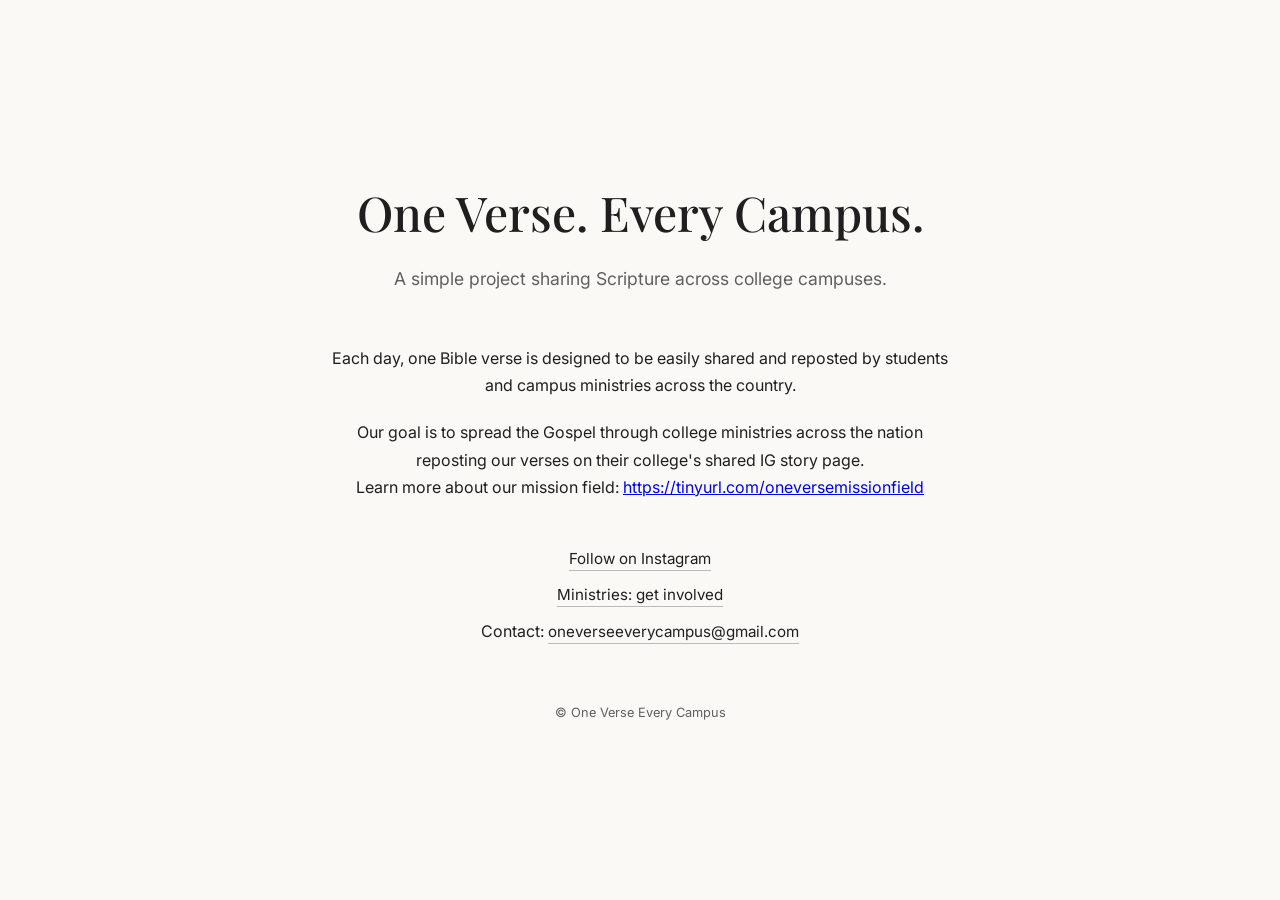
==== index.html @ 1a98d9cb "Added mission field link" ====
<!DOCTYPE html>
<html lang="en">
<head>
  <meta charset="UTF-8" />
  <meta name="viewport" content="width=device-width, initial-scale=1.0" />
  <title>One Verse Every Campus</title>

  <link rel="preconnect" href="https://fonts.googleapis.com">
  <link rel="preconnect" href="https://fonts.gstatic.com" crossorigin>
  <link href="https://fonts.googleapis.com/css2?family=Playfair+Display:wght@400;500&family=Inter:wght@300;400;500&display=swap" rel="stylesheet">

  <link rel="stylesheet" href="styles.css">
</head>
<body>
  <main class="container">
    <h1>One Verse. Every Campus.</h1>

    <div class="tagline">
      A simple project sharing Scripture across college campuses.
    </div>

    <section class="body-text">
      <p>
        Each day, one Bible verse is designed to be easily shared and reposted
        by students and campus ministries across the country.
      </p>
      <p>
        Our goal is to spread the Gospel through college ministries across the nation
        <br />
        reposting our verses on their college's shared IG story page.
        <br />
        Learn more about our mission field: <a href="https://tinyurl.com/oneversemissionfield" target="_blank">https://tinyurl.com/oneversemissionfield</a>
      </p>
    </section>

    <div class="cta">
      <a href="https://instagram.com/oneverseeverycampus" target="_blank">Follow on Instagram</a>
      <a href="https://ig.me/m/oneverseeverycampus" target="_blank">Ministries: get involved</a>
      <p>Contact: <a href="mailto:oneverseeverycampus@gmail.com">oneverseeverycampus@gmail.com</a></p>
    </div>

    <footer>
      © One Verse Every Campus
    </footer>
  </main>
</body>
</html>
---- styles.css ----
:root {
    --bg: #FAF9F6;
    --text-main: #1f1f1f;
    --text-muted: #5f5f5f;
}

* {
    box-sizing: border-box;
    margin: 0;
    padding: 0;
}

body {
    font-family: Inter, system-ui, -apple-system, BlinkMacSystemFont, "Segoe UI", sans-serif;
    background-color: var(--bg);
    color: var(--text-main);
    min-height: 100vh;
    display: flex;
    align-items: center;
    justify-content: center;
}

.container {
    max-width: 680px;
    padding: 64px 24px;
    text-align: center;
}

h1 {
    font-family: "Playfair Display", serif;
    font-size: clamp(2.2rem, 5vw, 3rem);
    font-weight: 500;
    margin-bottom: 24px;
}

.tagline {
    font-size: 1.1rem;
    color: var(--text-muted);
    margin-bottom: 56px;
}

.body-text {
    font-size: 1rem;
    line-height: 1.7;
    color: var(--text-main);
    margin-bottom: 48px;
}

.body-text p {
    margin-bottom: 20px;
}

.cta {
    display: flex;
    flex-direction: column;
    gap: 14px;
    align-items: center;
}

.cta a {
    text-decoration: none;
    color: var(--text-main);
    font-size: 0.95rem;
    border-bottom: 1px solid rgba(0, 0, 0, 0.25);
    padding-bottom: 2px;
    transition: opacity 0.2s ease;
}

.cta a:hover {
    opacity: 0.65;
}

footer {
    margin-top: 64px;
    font-size: 0.8rem;
    color: var(--text-muted);
}

@media (max-width: 480px) {
    .container {
    padding: 48px 20px;
    }

    .tagline {
    margin-bottom: 40px;
    }

    .body-text {
    margin-bottom: 40px;
    }
}
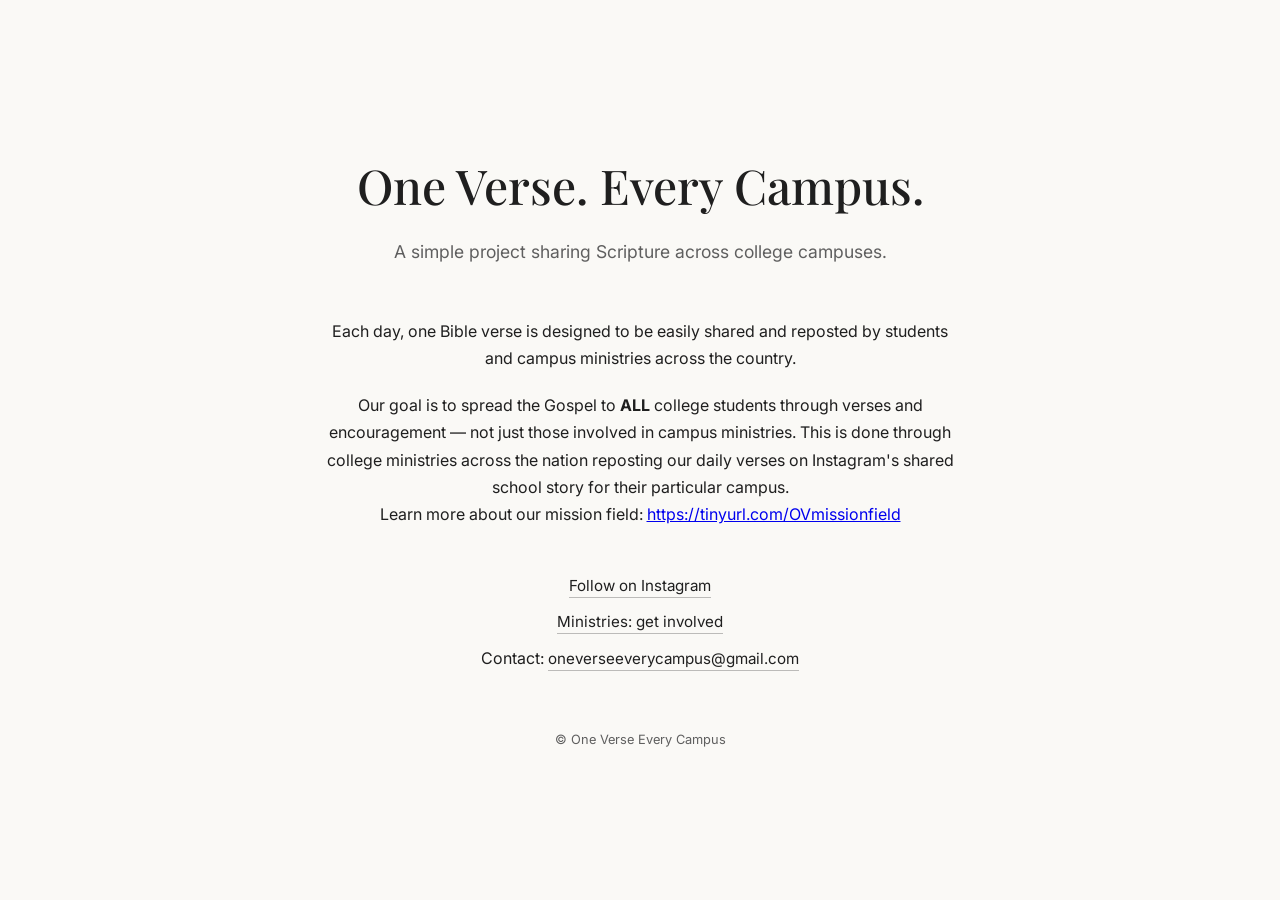
==== commit 77d415ac: "updated link" ====
--- a/index.html
+++ b/index.html
@@ -25,11 +25,12 @@
         by students and campus ministries across the country.
       </p>
       <p>
-        Our goal is to spread the Gospel through college ministries across the nation
+        Our goal is to spread the Gospel to <strong>ALL</strong> college students 
+        through verses and encouragement — not just those involved in campus ministries.
+
+        This is done through college ministries across the nation reposting our daily verses on Instagram's shared school story for their particular campus.
         <br />
-        reposting our verses on their college's shared IG story page.
-        <br />
-        Learn more about our mission field: <a href="https://tinyurl.com/oneversemissionfield" target="_blank">https://tinyurl.com/oneversemissionfield</a>
+        Learn more about our mission field: <a href="https://tinyurl.com/OVmissionfield" target="_blank">https://tinyurl.com/OVmissionfield</a>
       </p>
     </section>
 
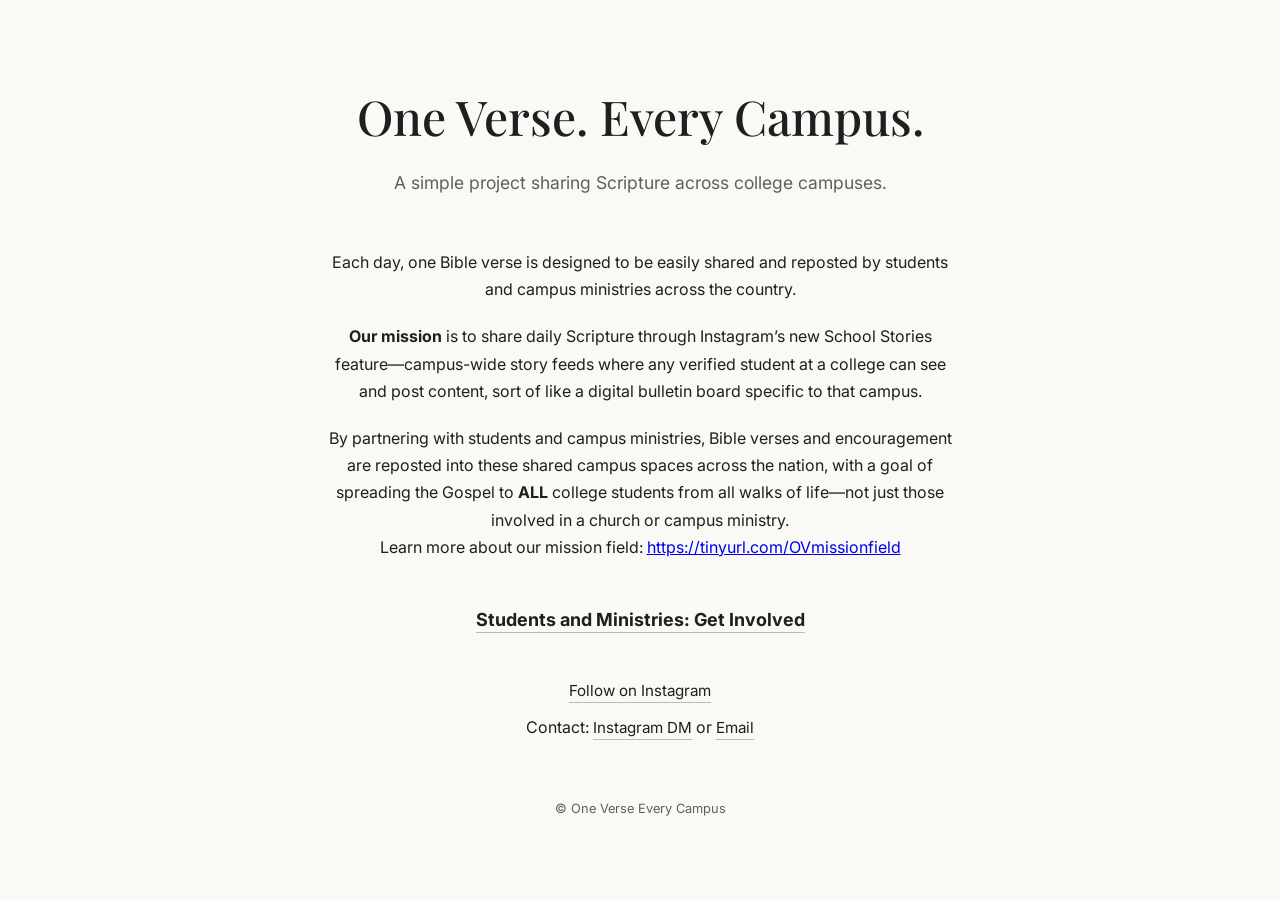
==== commit bcc813f8: "Added involvement link, updated paragraphs" ====
--- a/index.html
+++ b/index.html
@@ -13,7 +13,7 @@
 </head>
 <body>
   <main class="container">
-    <h1>One Verse. Every Campus.</h1>
+    <h1><a href="/">One Verse. Every Campus.</a></h1>
 
     <div class="tagline">
       A simple project sharing Scripture across college campuses.
@@ -25,19 +25,24 @@
         by students and campus ministries across the country.
       </p>
       <p>
-        Our goal is to spread the Gospel to <strong>ALL</strong> college students 
-        through verses and encouragement — not just those involved in campus ministries.
-
-        This is done through college ministries across the nation reposting our daily verses on Instagram's shared school story for their particular campus.
-        <br />
-        Learn more about our mission field: <a href="https://tinyurl.com/OVmissionfield" target="_blank">https://tinyurl.com/OVmissionfield</a>
+        <b>Our mission</b> is to share daily Scripture 
+        through Instagram&rsquo;s new School Stories feature—campus-wide story feeds where any verified student 
+        at a college can see and post content, sort of like a digital bulletin board specific to that campus. 
+      </p>
+      <p>
+        By partnering with students and campus ministries, 
+        Bible verses and encouragement are reposted into these shared campus spaces across the nation, with a goal of 
+        spreading the Gospel to <strong>ALL</strong> college students from all walks of life—not just those involved in a church or campus ministry.
+        <br>
+        Learn more about our mission field: <a href="https://tinyurl.com/OVmissionfield" target="_blank" rel="noopener noreferrer">https://tinyurl.com/OVmissionfield</a>
       </p>
     </section>
 
     <div class="cta">
-      <a href="https://instagram.com/oneverseeverycampus" target="_blank">Follow on Instagram</a>
-      <a href="https://ig.me/m/oneverseeverycampus" target="_blank">Ministries: get involved</a>
-      <p>Contact: <a href="mailto:oneverseeverycampus@gmail.com">oneverseeverycampus@gmail.com</a></p>
+      <a style="font-size: large; font-weight: bold;" href="/get-involved.html">Students and Ministries: Get Involved</a>
+      <br>
+      <a href="https://instagram.com/oneverseeverycampus" target="_blank" rel="noopener noreferrer">Follow on Instagram</a>
+      <p>Contact: <a href="https://ig.me/m/oneverseeverycampus" target="_blank" rel="noopener noreferrer">Instagram DM</a> or <a href="mailto:oneverseeverycampus@gmail.com">Email</a></p>
     </div>
 
     <footer>
--- a/styles.css
+++ b/styles.css
@@ -20,6 +20,10 @@
     justify-content: center;
 }
 
+section {
+    margin-bottom: 80px;
+}
+
 .container {
     max-width: 680px;
     padding: 64px 24px;
@@ -31,6 +35,18 @@
     font-size: clamp(2.2rem, 5vw, 3rem);
     font-weight: 500;
     margin-bottom: 24px;
+}
+
+h1 a {
+  text-decoration: none;
+  color: inherit;
+  font: inherit;
+}
+
+h1 a:hover,
+h1 a:focus {
+  text-decoration: none;
+  color: inherit;
 }
 
 .tagline {
@@ -88,4 +104,76 @@
     .body-text {
     margin-bottom: 40px;
     }
-}+}
+
+/* ==========================
+    How to Get Involved Page
+   ========================== */
+.intro {
+    text-align: center;
+    font-size: 1.05rem;
+    color: var(--text-muted);
+    margin-bottom: 30px;
+}
+
+h2 {
+    font-family: "Playfair Display", serif;
+    font-size: 1.8rem;
+    font-weight: 500;
+    margin-bottom: 24px;
+    text-align: center;
+}
+
+h3 {
+    font-family: "Playfair Display", serif;
+    font-size: 1.4rem;
+    font-weight: 500;
+    margin-bottom: 20px;
+    text-align: center;
+    text-decoration: underline;
+}
+
+img {
+    max-width: 50%;
+    height: auto;
+}
+
+.section-text {
+    font-size: 1rem;
+    line-height: 1.7;
+    text-align: center;
+    max-width: 620px;
+    margin: 0 auto 48px;
+}
+
+.steps {
+    display: flex;
+    flex-direction: column;
+    gap: 48px;
+    max-width: 620px;
+    margin: 0 auto;
+}
+
+.step {
+    display: flex;
+    flex-direction: column;
+    gap: 16px;
+}
+
+.step-number {
+    font-size: 0.85rem;
+    text-transform: uppercase;
+    letter-spacing: 0.08em;
+    color: var(--text-muted);
+}
+
+.step-text {
+    font-size: 1rem;
+    line-height: 1.6;
+}
+
+.step-img {
+    display: flex;
+    align-items: center;
+    justify-content: center;
+}
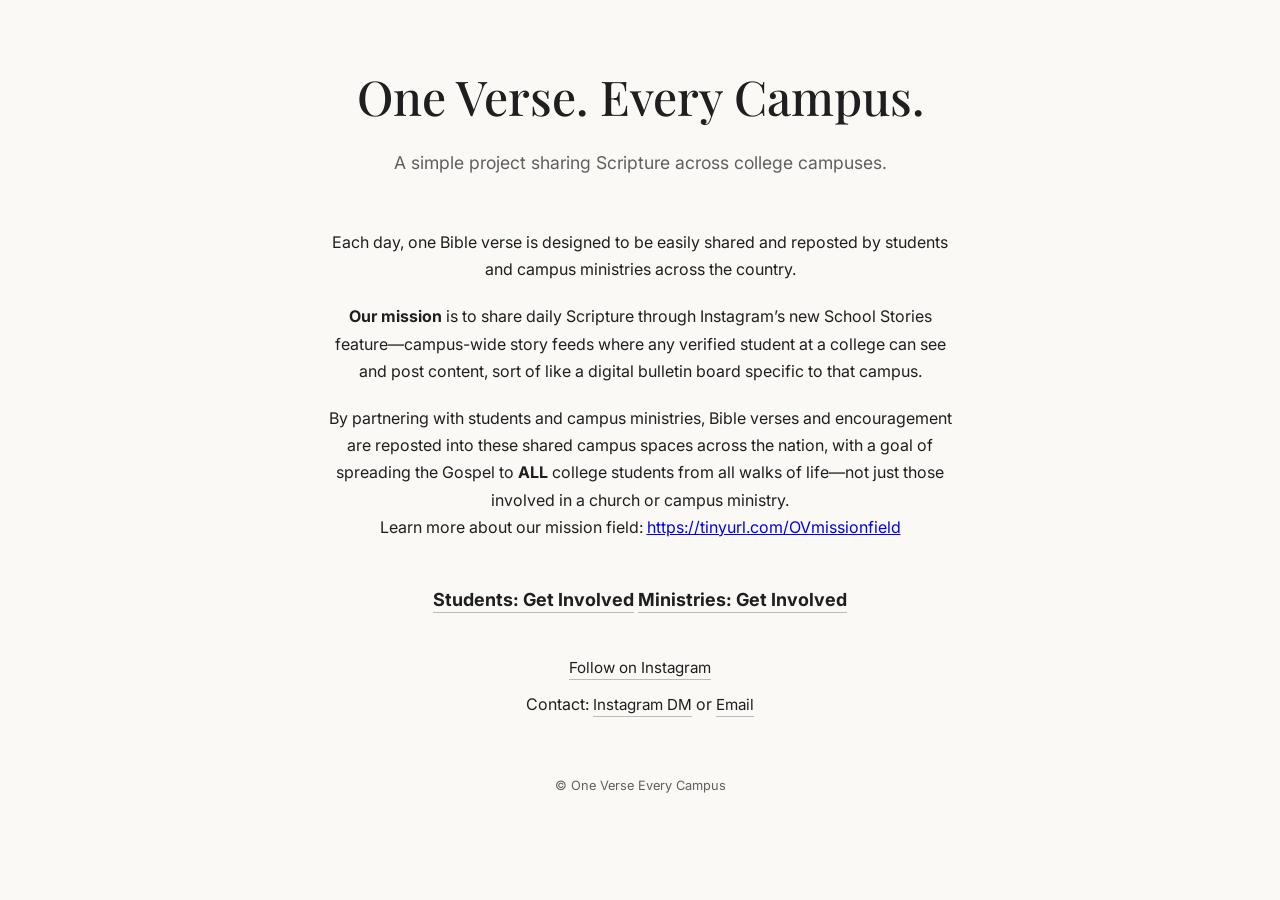
==== commit 29def8fb: "Refactor structure" ====
--- a/index.html
+++ b/index.html
@@ -9,7 +9,8 @@
   <link rel="preconnect" href="https://fonts.gstatic.com" crossorigin>
   <link href="https://fonts.googleapis.com/css2?family=Playfair+Display:wght@400;500&family=Inter:wght@300;400;500&display=swap" rel="stylesheet">
 
-  <link rel="stylesheet" href="styles.css">
+  <link rel="stylesheet" href="styles/general.css">
+  <link rel="stylesheet" href="styles/index.css">
 </head>
 <body>
   <main class="container">
@@ -39,7 +40,10 @@
     </section>
 
     <div class="cta">
-      <a style="font-size: large; font-weight: bold;" href="/get-involved.html">Students and Ministries: Get Involved</a>
+      <div>
+        <a style="font-size: large; font-weight: bold;" href="/get-involved-students.html">Students: Get Involved</a>
+        <a style="font-size: large; font-weight: bold;" href="/get-involved-ministries.html">Ministries: Get Involved</a>
+      </div>
       <br>
       <a href="https://instagram.com/oneverseeverycampus" target="_blank" rel="noopener noreferrer">Follow on Instagram</a>
       <p>Contact: <a href="https://ig.me/m/oneverseeverycampus" target="_blank" rel="noopener noreferrer">Instagram DM</a> or <a href="mailto:oneverseeverycampus@gmail.com">Email</a></p>
--- a/styles/general.css
+++ b/styles/general.css
@@ -0,0 +1,121 @@
+:root {
+    --bg: #FAF9F6;
+    --text-main: #1f1f1f;
+    --text-muted: #5f5f5f;
+}
+
+* {
+    box-sizing: border-box;
+    margin: 0;
+    padding: 0;
+}
+
+body {
+    font-family: Inter, system-ui, -apple-system, BlinkMacSystemFont, "Segoe UI", sans-serif;
+    background-color: var(--bg);
+    color: var(--text-main);
+    min-height: 100vh;
+}
+
+section {
+    margin-bottom: 80px;
+}
+
+.container {
+    max-width: 680px;
+    padding: 64px 24px;
+    text-align: center;
+    margin: 0 auto;
+}
+
+h1 {
+    font-family: "Playfair Display", serif;
+    font-size: clamp(2.2rem, 5vw, 3rem);
+    font-weight: 500;
+    margin-bottom: 24px;
+}
+
+h1 a {
+  text-decoration: none;
+  color: inherit;
+  font: inherit;
+}
+
+h1 a:hover,
+h1 a:focus {
+  text-decoration: none;
+  color: inherit;
+}
+
+h2 {
+    font-family: "Playfair Display", serif;
+    font-size: 1.8rem;
+    font-weight: 500;
+    margin-bottom: 24px;
+    text-align: center;
+}
+
+h3 {
+    font-family: "Playfair Display", serif;
+    font-size: 1.4rem;
+    font-weight: 500;
+    margin-bottom: 20px;
+    text-align: center;
+    text-decoration: underline;
+}
+
+img {
+    max-width: 50%;
+    height: auto;
+}
+
+footer {
+    margin-top: 64px;
+    font-size: 0.8rem;
+    color: var(--text-muted);
+}
+
+@media (max-width: 480px) {
+    .container {
+    padding: 48px 20px;
+    }
+
+    .tagline {
+    margin-bottom: 40px;
+    }
+
+    .body-text {
+    margin-bottom: 40px;
+    }
+}
+
+.body-text {
+    font-size: 1rem;
+    line-height: 1.7;
+    color: var(--text-main);
+    margin-bottom: 48px;
+}
+
+.body-text p {
+    margin-bottom: 20px;
+}
+
+.cta {
+    display: flex;
+    flex-direction: column;
+    gap: 14px;
+    align-items: center;
+}
+
+.cta a {
+    text-decoration: none;
+    color: var(--text-main);
+    font-size: 0.95rem;
+    border-bottom: 1px solid rgba(0, 0, 0, 0.25);
+    padding-bottom: 2px;
+    transition: opacity 0.2s ease;
+}
+
+.cta a:hover {
+    opacity: 0.65;
+}
--- a/styles/index.css
+++ b/styles/index.css
@@ -0,0 +1,5 @@
+.tagline {
+    font-size: 1.1rem;
+    color: var(--text-muted);
+    margin-bottom: 56px;
+}
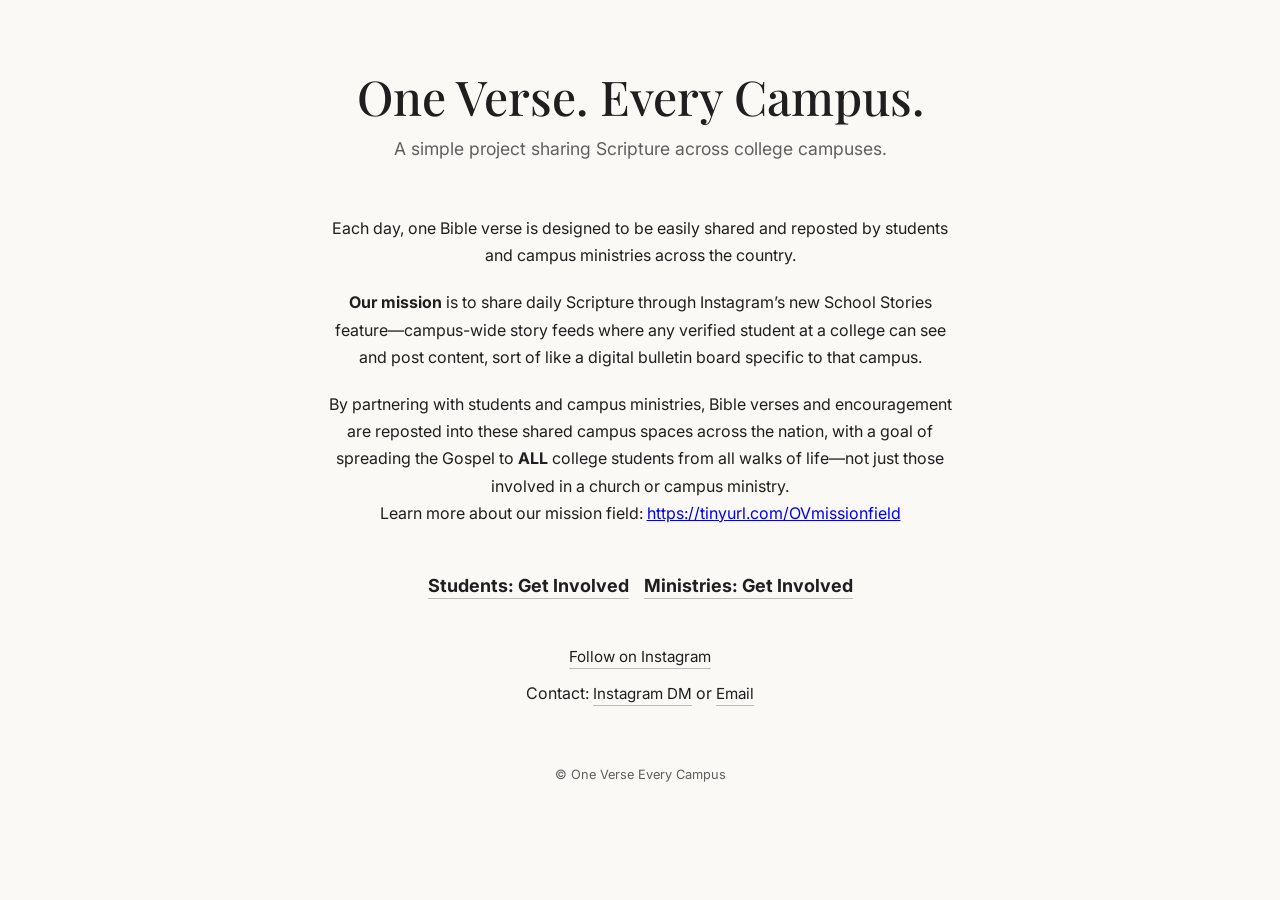
==== commit 6e096f99: "Update styles" ====
--- a/index.html
+++ b/index.html
@@ -40,7 +40,7 @@
     </section>
 
     <div class="cta">
-      <div>
+      <div class="cta-get-involved">
         <a style="font-size: large; font-weight: bold;" href="/get-involved-students.html">Students: Get Involved</a>
         <a style="font-size: large; font-weight: bold;" href="/get-involved-ministries.html">Ministries: Get Involved</a>
       </div>
--- a/styles/general.css
+++ b/styles/general.css
@@ -32,7 +32,7 @@
     font-family: "Playfair Display", serif;
     font-size: clamp(2.2rem, 5vw, 3rem);
     font-weight: 500;
-    margin-bottom: 24px;
+    margin-bottom: 10px;
 }
 
 h1 a {
@@ -49,19 +49,17 @@
 
 h2 {
     font-family: "Playfair Display", serif;
-    font-size: 1.8rem;
-    font-weight: 500;
-    margin-bottom: 24px;
+    font-size: 2.0rem;
+    font-weight: bold;
+    margin-bottom: 40px;
     text-align: center;
 }
 
 h3 {
-    font-family: "Playfair Display", serif;
     font-size: 1.4rem;
     font-weight: 500;
     margin-bottom: 20px;
     text-align: center;
-    text-decoration: underline;
 }
 
 img {
--- a/styles/index.css
+++ b/styles/index.css
@@ -3,3 +3,8 @@
     color: var(--text-muted);
     margin-bottom: 56px;
 }
+
+.cta-get-involved {
+    display: flex;
+    gap: 15px;
+}
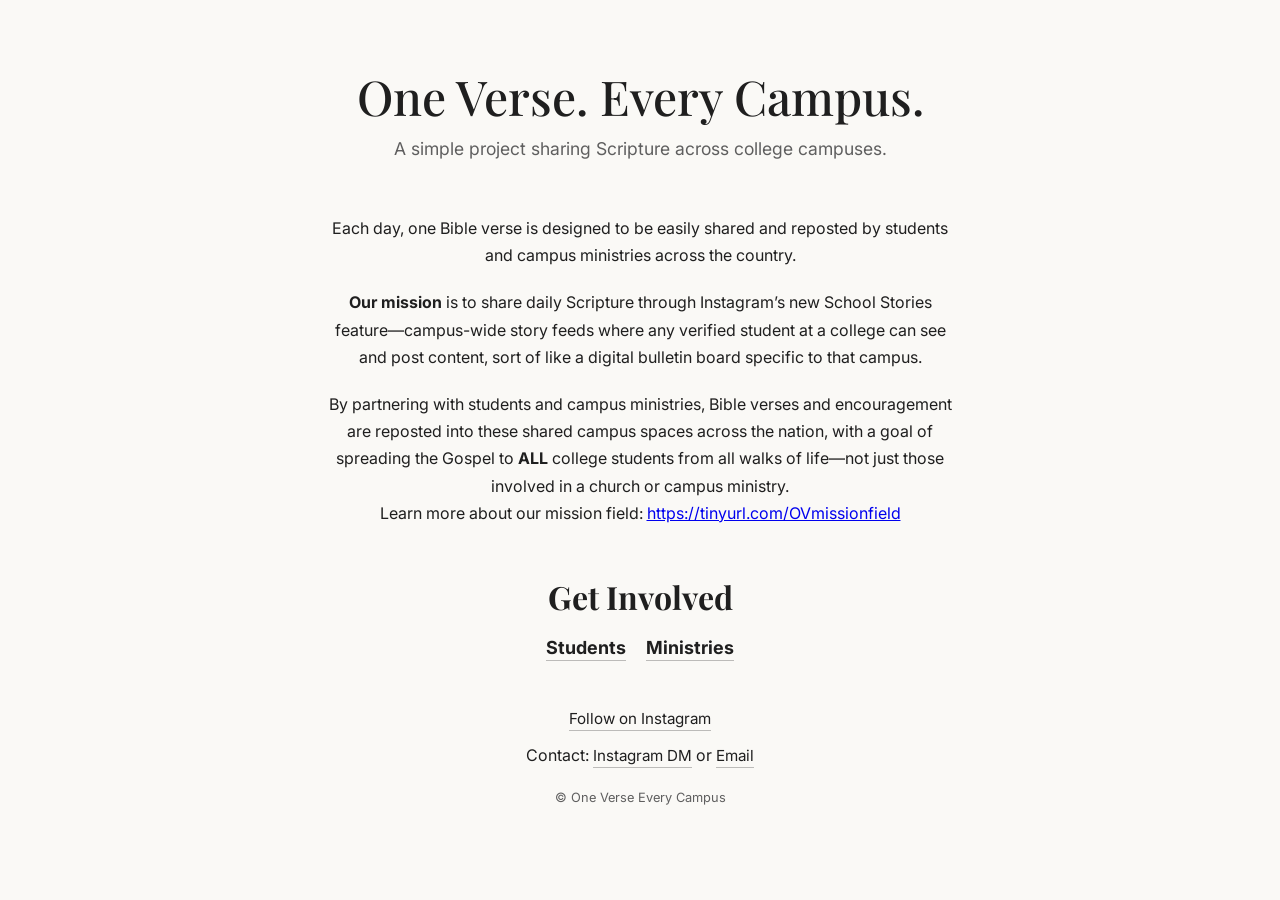
==== commit 0ecb284b: "Small fixes" ====
--- a/index.html
+++ b/index.html
@@ -40,9 +40,10 @@
     </section>
 
     <div class="cta">
+      <h2 style="margin-bottom: 5px;">Get Involved</h2>
       <div class="cta-get-involved">
-        <a style="font-size: large; font-weight: bold;" href="/get-involved-students.html">Students: Get Involved</a>
-        <a style="font-size: large; font-weight: bold;" href="/get-involved-ministries.html">Ministries: Get Involved</a>
+        <a style="font-size: large; font-weight: bold;" href="/get-involved-students.html">Students</a>
+        <a style="font-size: large; font-weight: bold;" href="/get-involved-ministries.html">Ministries</a>
       </div>
       <br>
       <a href="https://instagram.com/oneverseeverycampus" target="_blank" rel="noopener noreferrer">Follow on Instagram</a>
--- a/styles/general.css
+++ b/styles/general.css
@@ -49,7 +49,7 @@
 
 h2 {
     font-family: "Playfair Display", serif;
-    font-size: 2.0rem;
+    font-size: clamp(1.6rem, 3vw, 2rem);
     font-weight: bold;
     margin-bottom: 40px;
     text-align: center;
@@ -68,7 +68,7 @@
 }
 
 footer {
-    margin-top: 64px;
+    margin-top: 25px;
     font-size: 0.8rem;
     color: var(--text-muted);
 }
--- a/styles/index.css
+++ b/styles/index.css
@@ -6,5 +6,5 @@
 
 .cta-get-involved {
     display: flex;
-    gap: 15px;
+    gap: 20px;
 }
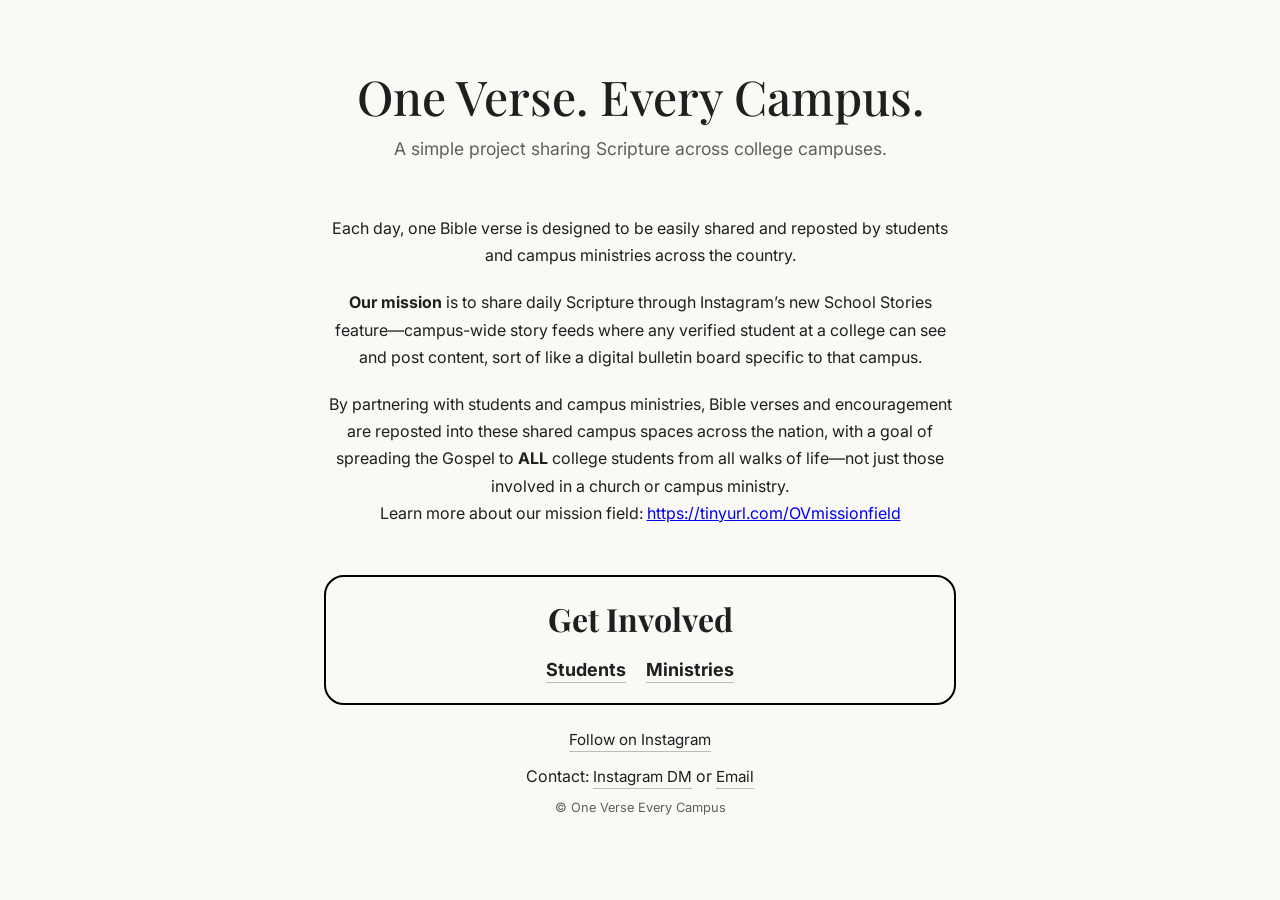
==== commit 54e6c327: "Add borders" ====
--- a/index.html
+++ b/index.html
@@ -39,19 +39,20 @@
       </p>
     </section>
 
-    <div class="cta">
+    <div class="cta border-section">
       <h2 style="margin-bottom: 5px;">Get Involved</h2>
       <div class="cta-get-involved">
         <a style="font-size: large; font-weight: bold;" href="/get-involved-students.html">Students</a>
         <a style="font-size: large; font-weight: bold;" href="/get-involved-ministries.html">Ministries</a>
       </div>
-      <br>
-      <a href="https://instagram.com/oneverseeverycampus" target="_blank" rel="noopener noreferrer">Follow on Instagram</a>
-      <p>Contact: <a href="https://ig.me/m/oneverseeverycampus" target="_blank" rel="noopener noreferrer">Instagram DM</a> or <a href="mailto:oneverseeverycampus@gmail.com">Email</a></p>
     </div>
 
     <footer>
-      © One Verse Every Campus
+      <div class="cta">
+        <a href="https://instagram.com/oneverseeverycampus" target="_blank" rel="noopener noreferrer">Follow on Instagram</a>
+        <p>Contact: <a href="https://ig.me/m/oneverseeverycampus" target="_blank" rel="noopener noreferrer">Instagram DM</a> or <a href="mailto:oneverseeverycampus@gmail.com">Email</a></p>
+        <p class="footer-name">© One Verse Every Campus</p>
+      </div>
     </footer>
   </main>
 </body>
--- a/styles/general.css
+++ b/styles/general.css
@@ -26,6 +26,12 @@
     padding: 64px 24px;
     text-align: center;
     margin: 0 auto;
+}
+
+.border-section {
+    padding: 20px;
+    border: 2px solid black;
+    border-radius: 20px;
 }
 
 h1 {
@@ -69,6 +75,8 @@
 
 footer {
     margin-top: 25px;
+}
+.footer-name {
     font-size: 0.8rem;
     color: var(--text-muted);
 }
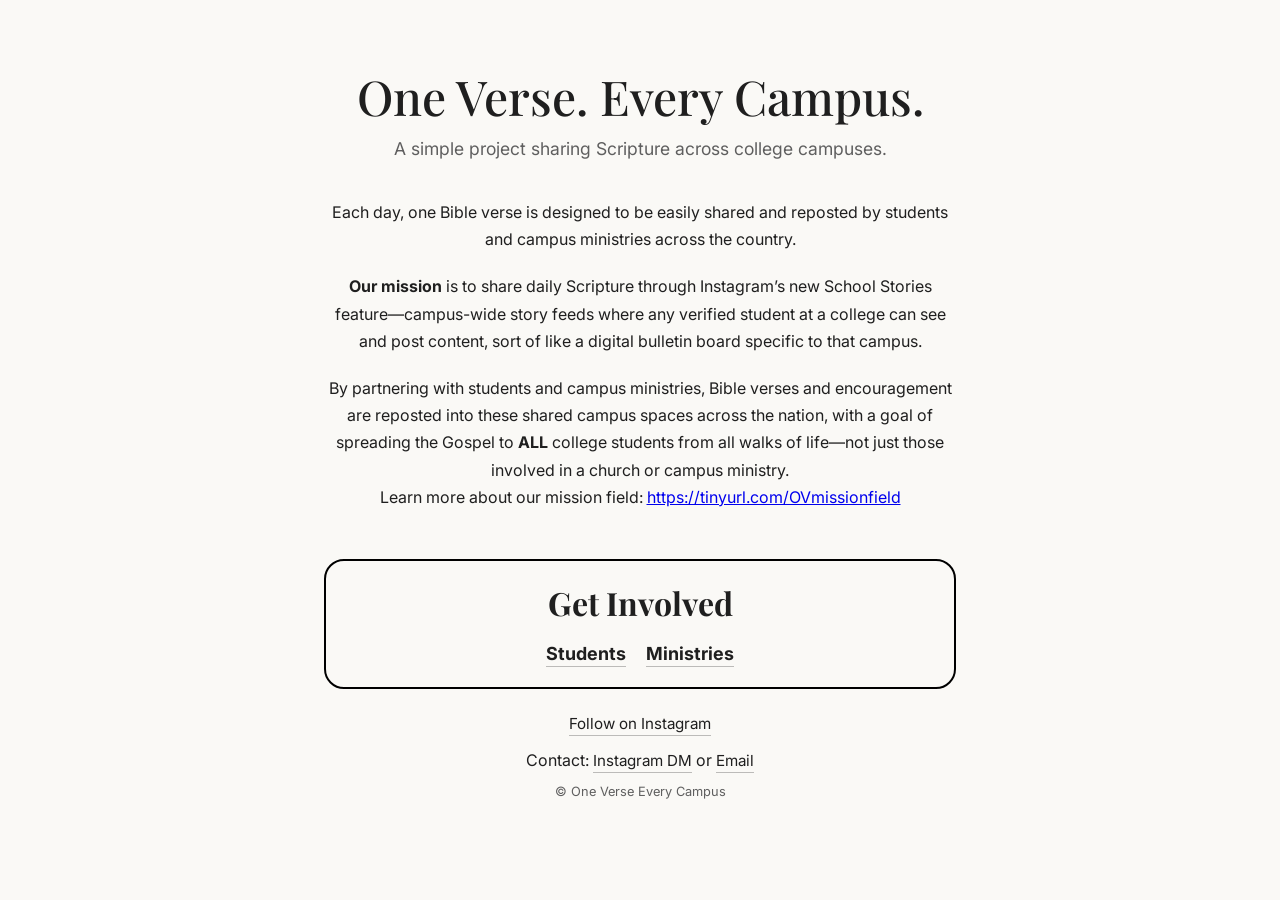
==== commit 40050bb5: "Added favicon" ====
--- a/index.html
+++ b/index.html
@@ -8,6 +8,8 @@
   <link rel="preconnect" href="https://fonts.googleapis.com">
   <link rel="preconnect" href="https://fonts.gstatic.com" crossorigin>
   <link href="https://fonts.googleapis.com/css2?family=Playfair+Display:wght@400;500&family=Inter:wght@300;400;500&display=swap" rel="stylesheet">
+
+  <link rel="icon" href="images/favicon.ico" type="image/x-icon">
 
   <link rel="stylesheet" href="styles/general.css">
   <link rel="stylesheet" href="styles/index.css">
--- a/styles/general.css
+++ b/styles/general.css
@@ -125,3 +125,9 @@
 .cta a:hover {
     opacity: 0.65;
 }
+
+.ig-handle {
+    color: black;
+    text-decoration: underline;
+    font-weight: bold;
+}
--- a/styles/index.css
+++ b/styles/index.css
@@ -1,7 +1,7 @@
 .tagline {
     font-size: 1.1rem;
     color: var(--text-muted);
-    margin-bottom: 56px;
+    margin-bottom: 40px;
 }
 
 .cta-get-involved {
